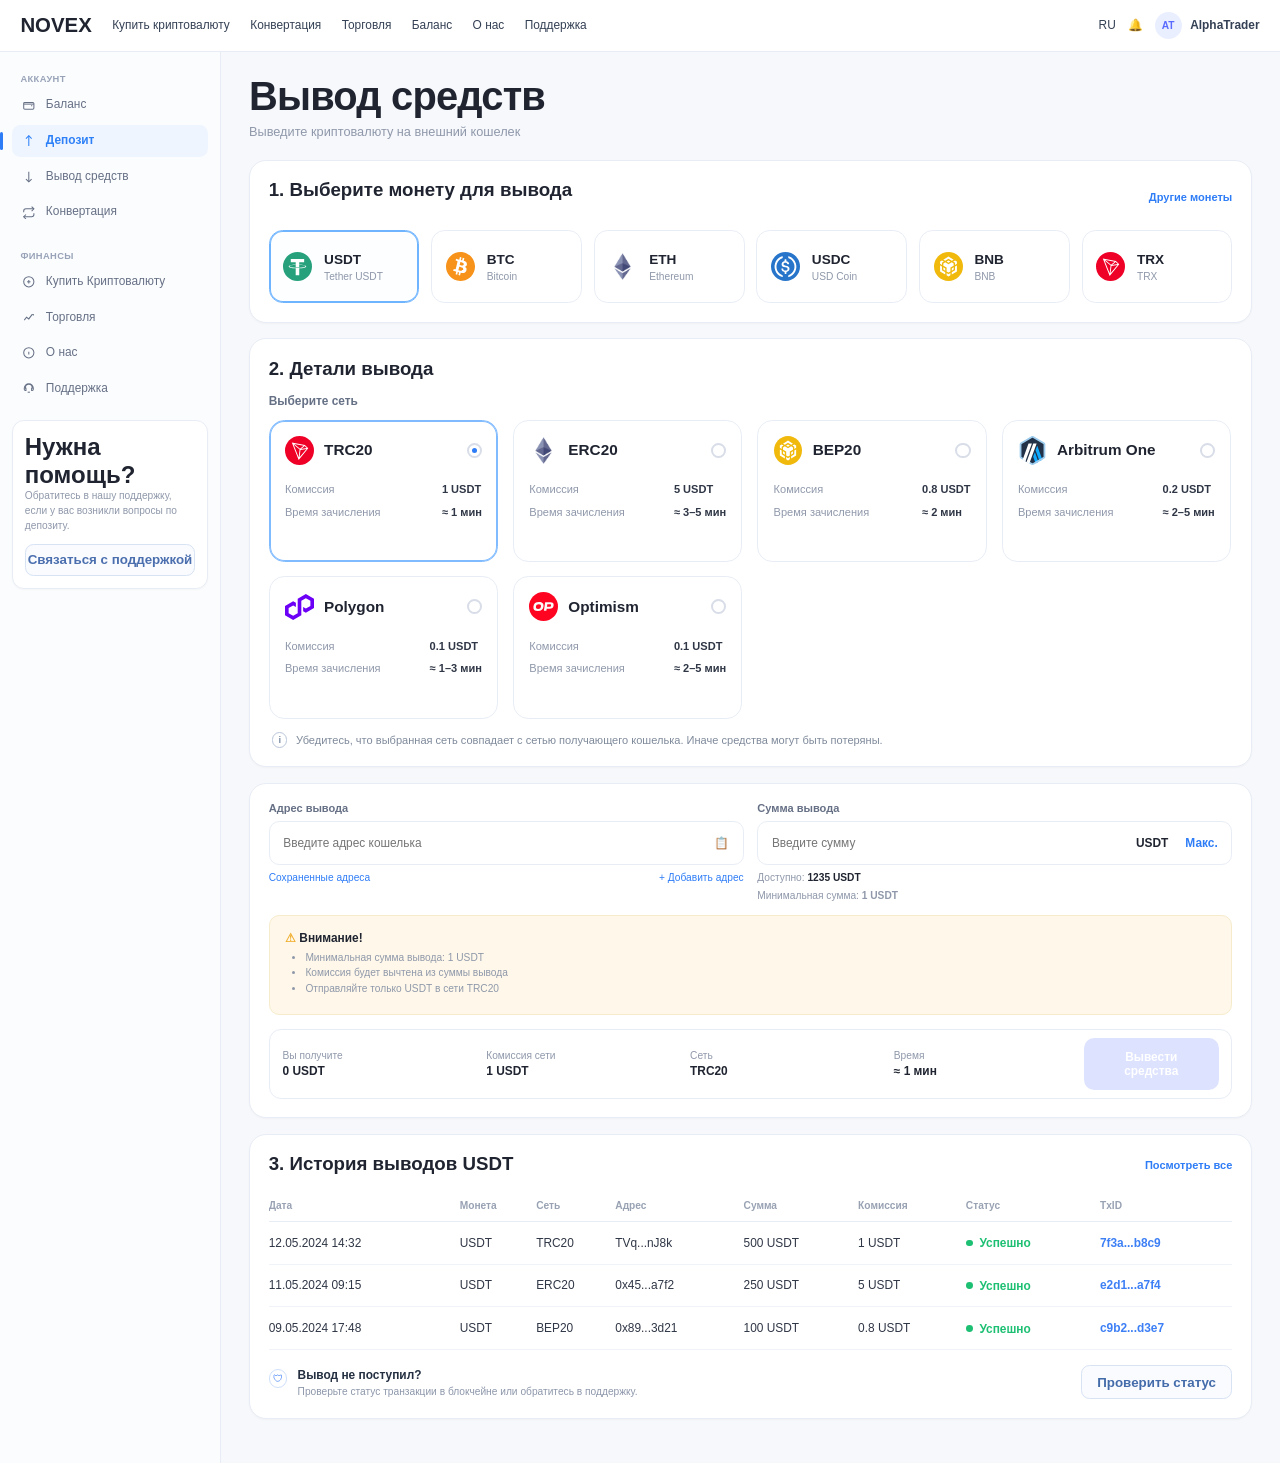
==== widthdraw/widthdraw.html @ 4338069a "feat: clean code & fix bugs" ====
<!DOCTYPE html>
<html lang="ru">

<head>
    <meta charset="UTF-8">
    <meta name="viewport" content="width=device-width, initial-scale=1.0">
    <title>Deposit Page Replica</title>
    <link rel="stylesheet" href="widthdraw-modal.css">
    <link rel="stylesheet" href="widthdraw.css">
    <link rel="stylesheet" href="media.css" media="screen and (max-width: 768px)">
</head>

<body>

    <header class="header">
        <div class="header__inner">
            <div class="header__left">
                <button class="mobile-sidebar-toggle js-mobile-sidebar-toggle" type="button" aria-label="Открыть меню"
                    aria-expanded="false" title="Открыть меню">
                    <span></span>
                    <span></span>
                    <span></span>
                </button>

                <!-- <a href="#" class="header__logo" title="NOVEX">
                    <img src="assets/logo.svg" alt="NOVEX">
                    <span>NOVEX</span>
                </a> -->

                <a href="#" class="header__logo" title="NOVEX">
                    <span>NOVEX</span>
                </a>
            </div>

            <nav class="header__nav js-header-nav" aria-label="Основная навигация сайта">
                <a href="#" class="header__nav-link">Купить криптовалюту</a>
                <a href="#" class="header__nav-link">Конвертация</a>
                <a href="#" class="header__nav-link">Торговля</a>
                <a href="#" class="header__nav-link">Баланс</a>
                <a href="#" class="header__nav-link">О нас</a>
                <a href="#" class="header__nav-link">Поддержка</a>
                <button class="header__nav-more js-header-nav-more" type="button" aria-label="Ещё">
                    Ещё <span class="header__nav-more-arrow">▾</span>
                    <div class="header__nav-dropdown js-header-nav-dropdown"></div>
                </button>
            </nav>

            <div class="header__right">
                <button class="header__lang" type="button">RU</button>
                <button class="header__icon-btn js-header-notif" type="button" aria-label="Уведомления">
                    🔔
                </button>
                <div class="header__profile">
                    <div class="header__avatar">AT</div>
                    <span class="header__name">AlphaTrader</span>
                </div>
            </div>
        </div>
    </header>
    <div class="app">

        <aside class="sidebar">
            <section aria-labelledby="account-nav-title">
                <h2 class="nav-group-title" id="account-nav-title">Аккаунт</h2>
                <nav class="nav" aria-label="Навигация по аккаунту">
                    <a class="nav-item" href="#" title="Перейти в раздел Баланс">
                        <svg fill="none" viewBox="0 0 24 24" stroke-width="1.8" aria-hidden="true">
                            <rect x="3" y="6" width="18" height="12" rx="2"></rect>
                            <path d="M16 12h2"></path>
                            <path d="M3 9h18"></path>
                        </svg>
                        <span>Баланс</span>
                    </a>

                    <a class="nav-item active" href="#" title="Перейти в раздел Депозит">
                        <svg fill="none" viewBox="0 0 24 24" stroke-width="1.8" aria-hidden="true">
                            <path d="M12 3v18"></path>
                            <path d="M7 8l5-5 5 5"></path>
                        </svg>
                        <span>Депозит</span>
                    </a>

                    <a class="nav-item" href="#" title="Перейти в раздел Вывод средств">
                        <svg fill="none" viewBox="0 0 24 24" stroke-width="1.8" aria-hidden="true">
                            <path d="M12 3v18"></path>
                            <path d="M7 16l5 5 5-5"></path>
                        </svg>
                        <span>Вывод средств</span>
                    </a>

                    <a class="nav-item" href="#" title="Перейти в раздел Конвертация">
                        <svg fill="none" viewBox="0 0 24 24" stroke-width="1.8" aria-hidden="true">
                            <path d="M17 1l4 4-4 4"></path>
                            <path d="M3 11V9a4 4 0 0 1 4-4h14"></path>
                            <path d="M7 23l-4-4 4-4"></path>
                            <path d="M21 13v2a4 4 0 0 1-4 4H3"></path>
                        </svg>
                        <span>Конвертация</span>
                    </a>
                </nav>
            </section>

            <section aria-labelledby="finance-nav-title">
                <h2 class="nav-group-title" id="finance-nav-title">Финансы</h2>
                <nav class="nav" aria-label="Навигация по финансам">
                    <a class="nav-item" href="#" title="Перейти в раздел Купить криптовалюту">
                        <svg fill="none" viewBox="0 0 24 24" stroke-width="1.8" aria-hidden="true">
                            <circle cx="12" cy="12" r="9"></circle>
                            <path d="M9 12h6"></path>
                            <path d="M12 9v6"></path>
                        </svg>
                        <span>Купить Криптовалюту</span>
                    </a>

                    <a class="nav-item " href="#" aria-current="page" title="Текущий раздел Торговля">
                        <svg fill="none" viewBox="0 0 24 24" stroke-width="1.8" aria-hidden="true">
                            <path d="M4 16l4-5 4 3 6-8"></path>
                            <path d="M18 6h2v2"></path>
                        </svg>
                        <span>Торговля</span>
                    </a>

                    <a class="nav-item" href="#" title="Перейти в раздел О нас">
                        <svg fill="none" viewBox="0 0 24 24" stroke-width="1.8" aria-hidden="true">
                            <circle cx="12" cy="12" r="9"></circle>
                            <path d="M12 10v5"></path>
                            <path d="M12 7h.01"></path>
                        </svg>
                        <span>О нас</span>
                    </a>

                    <a class="nav-item" href="#" title="Перейти в раздел Поддержка">
                        <svg fill="none" viewBox="0 0 24 24" stroke-width="1.8" aria-hidden="true">
                            <path
                                d="M12 3a8 8 0 0 0-8 8v2a2 2 0 0 0 2 2h1v-4H6v-1a6 6 0 1 1 12 0v1h-1v4h1a2 2 0 0 0 2-2v-2a8 8 0 0 0-8-8z">
                            </path>
                            <path d="M10 18h4"></path>
                        </svg>
                        <span>Поддержка</span>
                    </a>
                </nav>
            </section>

            <section class="support-box" aria-labelledby="support-title">
                <h2 id="support-title">Нужна помощь?</h2>
                <p>Обратитесь в нашу поддержку, если у вас возникли вопросы по депозиту.</p>
                <button type="button" title="Связаться с поддержкой">Связаться с поддержкой</button>
            </section>
        </aside>

        <div class="sidebar-overlay js-sidebar-overlay" aria-hidden="true"></div>

        <main class="content">
            <div class="page">
                <header class="page-header">
                    <h1>Вывод средств</h1>
                    <p>Выведите криптовалюту на внешний кошелек</p>
                </header>

                <section class="section" aria-labelledby="deposit-step-1-title">
                    <div class="section-title-row">
                        <h2 class="substep-title" id="deposit-step-1-title">1. Выберите монету для вывода</h2>
                        <button class="section-link js-open-coins-modal" type="button"
                            title="Открыть список других монет">
                            Другие монеты
                        </button>
                    </div>

                    <div class="coin-row js-coin-row" aria-label="Список монет">
                        <div class="coin-card active" data-coin="USDT" title="Выбрать монету USDT">
                            <div class="coin-icon">
                                <img src="assets/usdt-svgrepo-com.svg" alt="USDT">
                            </div>
                            <div class="coin-text">
                                <strong>USDT</strong>
                                <span>Tether USDT</span>
                            </div>
                        </div>
                        <div class="coin-card" data-coin="BTC" title="Выбрать монету BTC">
                            <div class="coin-icon btc" aria-hidden="true">₿</div>
                            <div class="coin-text">
                                <strong>BTC</strong>
                                <span>Bitcoin</span>
                            </div>
                        </div>
                        <div class="coin-card" data-coin="ETH" title="Выбрать монету ETH">
                            <div class="coin-icon eth" aria-hidden="true">◆</div>
                            <div class="coin-text">
                                <strong>ETH</strong>
                                <span>Ethereum</span>
                            </div>
                        </div>
                        <div class="coin-card" data-coin="USDC" title="Выбрать монету USDC">
                            <div class="coin-icon usdc" aria-hidden="true">$</div>
                            <div class="coin-text">
                                <strong>USDC</strong>
                                <span>USD Coin</span>
                            </div>
                        </div>
                        <div class="coin-card" data-coin="BNB" title="Выбрать монету BNB">
                            <div class="coin-icon bnb" aria-hidden="true">◇</div>
                            <div class="coin-text">
                                <strong>BNB</strong>
                                <span>BNB</span>
                            </div>
                        </div>
                        <div class="coin-card" data-coin="TRX" title="Выбрать монету TRX">
                            <div class="coin-icon xrp" aria-hidden="true">X</div>
                            <div class="coin-text">
                                <strong>XRP</strong>
                                <span>XRP</span>
                            </div>
                        </div>
                    </div>
                </section>

                <div class="coins-modal js-coins-modal" aria-hidden="true">
                    <div class="coins-modal__overlay js-coins-modal-overlay"></div>

                    <div class="coins-modal__dialog" role="dialog" aria-modal="true" aria-label="Выбор монеты">
                        <div class="coins-modal__header">
                            <h3 class="coins-modal__title">Другие монеты</h3>
                            <button class="coins-modal__close js-close-coins-modal" type="button"
                                aria-label="Закрыть окно выбора монеты" title="Закрыть окно">
                                ×
                            </button>
                        </div>

                        <div class="coins-modal__list js-extra-coins-list"></div>
                    </div>
                </div>

                <section class="section sec-deposit-step-2" aria-labelledby="deposit-step-2-title">
                    <h2 class="substep-title" id="deposit-step-2-title">2. Детали вывода</h2>
                    <p class="network-title">Выберите сеть</p>

                    <div class="network-grid js-network-grid" aria-label="Список сетей"></div>

                    <div class="hint-row">
                        <div class="hint-icon" aria-hidden="true">i</div>
                        <div>
                            Убедитесь, что выбранная сеть совпадает с сетью получающего кошелька. Иначе средства могут
                            быть потеряны.
                        </div>
                    </div>
                </section>

                <section class="section withdraw-section">

                    <div class="withdraw-grid">

                        <!-- Адрес -->
                        <div class="form-group">
                            <label>Адрес вывода</label>

                            <div class="input-box">
                                <input type="text" placeholder="Введите адрес кошелька" class="paste__text">
                                <button class="icon-btn">📋</button>
                            </div>

                            <div class="form-links">
                                <button>Сохраненные адреса</button>
                                <button>+ Добавить адрес</button>
                            </div>
                        </div>

                        <!-- Сумма -->
                        <div class="form-group">
                            <label>Сумма вывода</label>

                            <div class="input-box">
                                <input type="number" placeholder="Введите сумму">
                                <span class="suffix"><span class="js-warning-coin-span">USDT</span></span>
                                <button class="max-btn">Макс.</button>
                            </div>

                            <div class="form-hint">
                                <span>Доступно: <strong><span class="balance">1235</span> <span
                                            class="js-warning-coin-span">USDT</span></strong></span>
                                <span>Минимальная сумма: <b class="js_coin-name">1 <span
                                            class="js-warning-coin-span">USDT</span></b></span>
                            </div>
                        </div>

                    </div>

                    <!-- WARNING -->
                    <div class="warning-box">
                        <p><span>⚠</span> Внимание!</p>
                        <ul>
                            <li>Минимальная сумма вывода: 1 <span class="js-warning-coin-span"> USDT</span></li>
                            <li>Комиссия будет вычтена из суммы вывода</li>
                            <li>Отправляйте только <span class="js-warning-coin-span"> USDT</span> в сети <span
                                    class="js-network-name">TRC20</span> </li>
                        </ul>
                    </div>

                    <!-- FOOTER -->
                    <div class="withdraw-footer">
                        <div class="withdraw-info">
                            <div>
                                <span>Вы получите</span>
                                <strong class="draw_value">0 <span class="js-warning-coin-span"> USDT</span></strong>
                            </div>
                            <div>
                                <span>Комиссия сети</span>
                                <strong class="comission_mereg_value">1 <span class="js-warning-coin-span">
                                        USDT</span></strong>
                            </div>
                            <div>
                                <span>Сеть</span>
                                <strong class="js-network-name">TRC20</strong>
                            </div>
                            <div>
                                <span>Время</span>
                                <strong class="op_time">≈ 1 мин</strong>
                            </div>

                        </div>
                        <button class="withdraw-btn" disabled>
                            Вывести средства
                        </button>

                    </div>
                </section>

                <section class="section" aria-labelledby="withdrawal-history-title">
                    <div class="table-header">
                        <h2 class="table-title" id="withdrawal-history-title">
                            3. История выводов USDT
                        </h2>

                        <button class="section-link js-toggle-history" type="button"
                            title="Показать или скрыть полную историю выводов">
                            Посмотреть все
                        </button>
                    </div>

                    <div class="table-wrap">
                        <table>
                            <thead>
                                <tr>
                                    <th scope="col">Дата</th>
                                    <th scope="col">Монета</th>
                                    <th scope="col">Сеть</th>
                                    <th scope="col">Адрес</th>
                                    <th scope="col">Сумма</th>
                                    <th scope="col">Комиссия</th>
                                    <th scope="col">Статус</th>
                                    <th scope="col">TxID</th>
                                </tr>
                            </thead>

                            <tbody>
                                <tr>
                                    <td>12.05.2024 14:32</td>
                                    <td>USDT</td>
                                    <td>TRC20</td>
                                    <td>TVq...nJ8k</td>
                                    <td>500 USDT</td>
                                    <td>1 USDT</td>
                                    <td><span class="status success">Успешно</span></td>
                                    <td>
                                        <a class="tx-link" href="#" title="7f3a...b8c9">
                                            7f3a...b8c9
                                        </a>
                                    </td>
                                </tr>

                                <tr>
                                    <td>11.05.2024 09:15</td>
                                    <td>USDT</td>
                                    <td>ERC20</td>
                                    <td>0x45...a7f2</td>
                                    <td>250 USDT</td>
                                    <td>5 USDT</td>
                                    <td><span class="status success">Успешно</span></td>
                                    <td>
                                        <a class="tx-link" href="#" title="e2d1...a7f4">
                                            e2d1...a7f4
                                        </a>
                                    </td>
                                </tr>

                                <tr>
                                    <td>09.05.2024 17:48</td>
                                    <td>USDT</td>
                                    <td>BEP20</td>
                                    <td>0x89...3d21</td>
                                    <td>100 USDT</td>
                                    <td>0.8 USDT</td>
                                    <td><span class="status success">Успешно</span></td>
                                    <td>
                                        <a class="tx-link" href="#" title="c9b2...d3e7">
                                            c9b2...d3e7
                                        </a>
                                    </td>
                                </tr>

                                <!-- hidden rows -->
                                <tr class="history-extra-row">
                                    <td>08.05.2024 11:03</td>
                                    <td>USDT</td>
                                    <td>TRC20</td>
                                    <td>TVq...nJ8k</td>
                                    <td>350 USDT</td>
                                    <td>1 USDT</td>
                                    <td><span class="status processing">В обработке</span></td>
                                    <td>—</td>
                                </tr>

                                <tr class="history-extra-row">
                                    <td>07.05.2024 20:21</td>
                                    <td>USDT</td>
                                    <td>TRC20</td>
                                    <td>TVq...nJ8k</td>
                                    <td>200 USDT</td>
                                    <td>1 USDT</td>
                                    <td><span class="status failed">Неудачно</span></td>
                                    <td>—</td>
                                </tr>
                            </tbody>
                        </table>
                    </div>

                    <div class="table-footer">
                        <div class="footer-note">
                            <div class="shield" aria-hidden="true">🛡</div>
                            <div>
                                <strong>Вывод не поступил?</strong>
                                <p>Проверьте статус транзакции в блокчейне или обратитесь в поддержку.</p>
                            </div>
                        </div>

                        <button class="status-btn" type="button" title="Проверить статус вывода">
                            Проверить статус
                        </button>
                    </div>
                </section>
            </div>
        </main>
    </div>

    <script src="widthdraw.js"></script>
</body>

</html>
---- widthdraw/widthdraw-modal.css ----
.coins-modal {
  position: fixed;
  inset: 0;
  z-index: 10000;
  opacity: 0;
  visibility: hidden;
  transition: 0.2s ease;
  padding: 1rem;
}

.coins-modal.is-open {
  opacity: 1;
  visibility: visible;
}

.coins-modal__overlay {
  position: absolute;
  inset: 0;
  background: rgba(15, 23, 42, 0.45);
}

.coins-modal__dialog {
  position: relative;
  width: min(45rem, 100%);
  max-height: min(80vh, 42rem);
  overflow: auto;
  margin: 7rem auto 0;
  background: #fff;
  border: 1px solid var(--border);
  border-radius: 1.25rem;
  padding: 1.25rem;
  box-shadow: 0 20px 60px rgba(15, 23, 42, 0.18);

  transform: scale(0.8);
  transform-origin: top center;
}

.coins-modal__header {
  display: flex;
  align-items: center;
  justify-content: space-between;
  gap: 1rem;
  margin-bottom: 1.125rem;
}

.coins-modal__title {
  font-size: clamp(1.25rem, 2.5vw, 1.375rem);
  font-weight: 700;
  line-height: 1.2;
}

.coins-modal__close {
  width: 2.375rem;
  height: 2.375rem;
  border: 1px solid var(--border);
  border-radius: 0.625rem;
  background: #fff;
  font-size: 1.5rem;
  line-height: 1;
  cursor: pointer;
  flex: 0 0 auto;
}

.coins-modal__list {
  display: grid;
  grid-template-columns: repeat(3, minmax(0, 1fr));
  gap: 0.875rem;
}

.modal-coin-card {
  border: 1px solid var(--border);
  border-radius: 1rem;
  background: #fff;
  display: flex;
  align-items: center;
  gap: 0.875rem;
  padding: 1rem;
  cursor: pointer;
  transition: 0.2s ease;
  min-width: 0;
}

.modal-coin-card:hover {
  border-color: #81bbff;
  box-shadow: inset 0 0 0 1px #81bbff;
}

.modal-coin-card.is-selected {
  border-color: #81bbff;
  box-shadow: inset 0 0 0 1px #81bbff;
  background: #fcfeff;
}
---- widthdraw/widthdraw.css ----
/* #region Reset */
* {
  box-sizing: border-box;
  margin: 0;
  padding: 0;
}

html {
  font-size: 16px; /* 16px * 0.85 */
}

img,
svg {
  max-width: 100%;
}

/* #endregion Reset */


/* #region Variables */
:root {
  --bg: #f7f8fc;
  --panel: #ffffff;

  --text: #1f2430;
  --text-muted: #8f98aa;

  --border: #e8edf5;
  --border-strong: #d7e2f3;

  --accent: #2f7df6;
  --accent-soft: #edf5ff;

  --success: #1dbf73;
  --warning: #f0ae2d;
  --danger: #ea5757;

  --shadow: 0 1px 2px rgba(17, 24, 39, 0.03);

  --radius-md: 0.6375rem;   /* 0.75rem * 0.85 */
  --radius-lg: 0.74375rem;  /* 0.875rem * 0.85 */
  --radius-xl: 0.85rem;     /* 1rem * 0.85 */
  --radius-2xl: 1.0625rem;  /* 1.25rem * 0.85 */

  --transition-base: all 0.33s;
}

/* #endregion Variables */


/* #region Base */
body {
  font-family: Inter, Arial, sans-serif;
  background: var(--bg);
  color: var(--text);
  overflow-x: hidden;
}

button,
a {
  transition: var(--transition-base);
}

button:hover, 
a:hover {
  opacity: 0.6;
  cursor: pointer;
}

/* #endregion Base */


/* #region Layout */
.app {
  display: grid;
  grid-template-columns: 13.8125rem 1fr; /* 16.25rem * 0.85 */
  min-height: calc(100vh - 58.65px); /* 69px * 0.85 */
}

.content {
  padding: 1.4875rem 1.38125rem 1.80625rem; /* 1.75rem/1.625rem/2.125rem * 0.85 */
}

.page {
  width: 100%;
  max-width: 1003px; /* 1180px * 0.85 */
  margin: 0 auto;
}

/* #endregion Layout */


/* #region Header */
.header {
  position: sticky;
  top: 0;
  z-index: 1200;
  background: #fff;
  border-bottom: 1px solid var(--border);
}

.header__inner {
  display: flex;
  align-items: center;
  justify-content: space-between;
  gap: 1.275rem;   /* 1.5rem * 0.85 */
  width: 100%;
  padding: 0.74375rem 1.275rem; /* 0.875rem/1.5rem * 0.85 */
}

.header__left {
  display: flex;
  align-items: center;
  gap: 0.74375rem; /* 0.875rem * 0.85 */
}

.header__logo {
  display: flex;
  flex-shrink: 1;

  align-items: center;
  gap: 0.53125rem; /* 0.625rem * 0.85 */
  color: var(--text);
  text-decoration: none;
  font-size: 1.275rem;  /* 1.5rem * 0.85 */
  font-weight: 800;
  line-height: 1;
}

.header__logo img {
  width: 1.7rem;   /* 2rem * 0.85 */
  height: 1.7rem;
  object-fit: contain;
  display: block;
}

.header__nav {
  display: flex;
  align-items: center;
  gap: 1.275rem;   /* 1.5rem * 0.85 */
  flex-wrap: nowrap;
  flex-shrink: 1;
  min-width: 0;
}

.header__nav-link {
  color: #344054;
  font-size: 0.74375rem; /* 0.875rem * 0.85 */
  font-weight: 500;
  text-decoration: none;
  white-space: nowrap;
  flex-shrink: 0;
}

.header__nav-more {
  position: relative;
  display: none;
  align-items: center;
  gap: 0.2125rem;  /* 0.25rem * 0.85 */
  border: none;
  background: transparent;
  color: #344054;
  font-size: 0.74375rem; /* 0.875rem * 0.85 */
  font-weight: 500;
  white-space: nowrap;
  cursor: pointer;
  padding: 0;
}

.header__nav-more-arrow {
  font-size: 0.6375rem; /* 0.75rem * 0.85 */
  transition: transform 0.2s ease;
}

.header__nav-more.is-open .header__nav-more-arrow {
  transform: rotate(180deg);
}

.header__nav-dropdown {
  position: absolute;
  top: calc(100% + 0.6375rem); /* 0.75rem * 0.85 */
  right: 0;
  min-width: 9.35rem;  /* 11rem * 0.85 */
  background: #fff;
  border: 1px solid var(--border);
  border-radius: 0.6375rem; /* 0.75rem * 0.85 */
  box-shadow: 0 8px 24px rgba(15, 23, 42, 0.12);
  padding: 0.31875rem; /* 0.375rem * 0.85 */
  opacity: 0;
  visibility: hidden;
  transform: translateY(-6px);
  transition: opacity 0.2s ease, transform 0.2s ease, visibility 0.2s ease;
  z-index: 200;
}

.header__nav-more.is-open .header__nav-dropdown {
  opacity: 1;
  visibility: visible;
  transform: translateY(0);
}

.header__nav-dropdown a {
  display: block;
  padding: 0.53125rem 0.6375rem; /* 0.625rem/0.75rem * 0.85 */
  border-radius: 0.425rem; /* 0.5rem * 0.85 */
  color: #344054;
  font-size: 0.74375rem; /* 0.875rem * 0.85 */
  font-weight: 500;
  text-decoration: none;
  white-space: nowrap;
}

.header__nav-dropdown a:hover {
  background: var(--accent-soft);
  color: var(--accent);
  opacity: 1;
}

.header__right {
  display: flex;
  align-items: center;
  gap: 0.74375rem; /* 0.875rem * 0.85 */
  margin-left: auto;
}

.header__lang,
.header__icon-btn {
  border: none;
  background: transparent;
  color: #344054;
  font-size: 0.74375rem; /* 0.875rem * 0.85 */
  font-weight: 500;
}

.header__profile {
  display: flex;
  align-items: center;
  gap: 0.53125rem; /* 0.625rem * 0.85 */
}

.header__avatar {
  display: grid;
  place-items: center;
  width: 1.7rem;   /* 2rem * 0.85 */
  height: 1.7rem;
  background: #e9efff;
  border-radius: 50%;
  color: #5b6bff;
  font-size: 0.6375rem;  /* 0.75rem * 0.85 */
  font-weight: 700;
}

.header__name {
  color: #344054;
  font-size: 0.74375rem; /* 0.875rem * 0.85 */
  font-weight: 600;
}

/* #endregion Header */

/* #region Sidebar */
.sidebar {
  background: #fbfcfe;
  border-right: 1px solid var(--border);
  display: flex;
  height: 100%;
  flex-direction: column;
  gap: 0.95625rem;  /* 1.125rem * 0.85 */
  padding: 0.95625rem 0.74375rem 1.275rem; /* 1.125rem/0.875rem/1.5rem * 0.85 */
}

.nav-group-title {
  margin: 6.8px 8.5px 5.1px; /* 8/10/6 * 0.85 */
  color: #98a3b8;
  font-size: 9.35px; /* 11px * 0.85 */
  letter-spacing: 0.04em;
  text-transform: uppercase;
}

.nav {
  display: flex;
  flex-direction: column;
  gap: 3.4px; /* 4px * 0.85 */
}

.nav-item {
  display: flex;
  align-items: center;
  gap: 10.2px;  /* 12px * 0.85 */
  padding: 9.35px 10.2px; /* 11px/12px * 0.85 */
  border-radius: 8.5px;   /* 10px * 0.85 */
  color: #667085;
  font-size: 11.9px;      /* 14px * 0.85 */
  line-height: 1;
  text-decoration: none;
}

.nav-item svg {
  width: 13.6px;  /* 16px * 0.85 */
  height: 13.6px;
  flex: 0 0 auto;
  stroke: currentColor;
}

.nav-item.active {
  position: relative;
  background: #eef5ff;
  color: #2d80f7;
  font-weight: 600;
}

.nav-item.active::before {
  content: "";
  position: absolute;
  top: 6.8px;   /* 8px * 0.85 */
  bottom: 6.8px;
  left: -11.9px; /* -14px * 0.85 */
  width: 2.55px; /* 3px * 0.85 */
  border-radius: 3.4px; /* 4px * 0.85 */
  background: var(--accent);
}

/* #endregion Sidebar */


/* #region Support box */
.support-box {
  background: var(--panel);
  border: 1px solid var(--border);
  border-radius: 11.9px; /* 14px * 0.85 */
  box-shadow: var(--shadow);
  padding: 11.9px; /* 14px * 0.85 */
}

.support-box h4 {
  margin-bottom: 8.5px;  /* 10px * 0.85 */
  font-size: 11.9px;     /* 14px * 0.85 */
}

.support-box p {
  margin-bottom: 10.2px; /* 12px * 0.85 */
  color: var(--text-muted);
  font-size: 10.2px;     /* 12px * 0.85 */
  line-height: 1.45;
}

.support-box button {
  width: 100%;
  height: 32.3px;        /* 38px * 0.85 */
  border: 1px solid var(--border-strong);
  border-radius: 8.5px;  /* 10px * 0.85 */
  background: #f9fbff;
  color: #4b6fae;
  font-weight: 600;
}

/* #endregion Support box */


/* #region Page header */
.page-header {
  margin-bottom: 20.4px; /* 24px * 0.85 */
}

.page-header h1 {
  margin-bottom: 6.8px;  /* 8px * 0.85 */
  font-size: clamp(1.53rem, 3.83vw, 2.49rem); /* clamp(2rem,5vw,3.25rem) * 0.85 */
  font-weight: 700;
  line-height: 1.05;
  letter-spacing: -0.02em;
}

.page-header p {
  color: var(--text-muted);
  font-size: 12.75px;    /* 15px * 0.85 */
}

/* #endregion Page header */


/* #region Common sections */
.section {
  margin-bottom: 0.95625rem;  /* 1.125rem * 0.85 */
  padding: 1.16875rem;        /* 1.375rem * 0.85 */
  background: var(--panel);
  border: 1px solid var(--border);
  border-radius: var(--radius-2xl);
  box-shadow: var(--shadow);
}

.section-title-row {
  display: flex;
  align-items: center;
  justify-content: space-between;
  gap: 13.6px;       /* 16px * 0.85 */
  margin-bottom: 15.3px; /* 18px * 0.85 */
}

.section-title {
  font-size: clamp(1.16875rem, 2.55vw, 1.38125rem); /* clamp(1.375rem,3vw,1.625rem) * 0.85 */
  font-weight: 700;
  letter-spacing: -0.02em;
}

.section-link {
  border: none;
  outline: none;
  background-color: transparent;
  color: var(--accent);
  font-size: 11.05px;  /* 13px * 0.85 */
  font-weight: 600;
  text-decoration: none;
}

.substep-title {
  margin-bottom: 0.85rem; /* 1rem * 0.85 */
  font-size: clamp(1.0625rem, 2.55vw, 1.16875rem); /* clamp(1.25rem,3vw,1.375rem) * 0.85 */
  font-weight: 700;
}

/* #endregion Common sections */


/* #region Coin selection */
.coin-row {
  display: grid;
  grid-template-columns: repeat(auto-fit, minmax(7.65rem, 1fr)); /* 9rem * 0.85 */
  gap: 0.74375rem;  /* 0.875rem * 0.85 */
  overflow: hidden;
}

.coin-card {
  display: flex;
  align-items: center;
  gap: 11.9px;  /* 14px * 0.85 */
  min-width: 0;
  min-height: 4.56875rem; /* 5.375rem * 0.85 */
  height: auto;
  padding: 0.74375rem 0.85rem; /* 0.875rem/1rem * 0.85 */
  background: #fff;
  border: 1px solid var(--border);
  border-radius: 13.6px; /* 16px * 0.85 */
}

.coin-card.active {
  background: #fcfeff;
  border-color: #6fb4ff;
  box-shadow: inset 0 0 0 1px #6fb4ff;
}

.coin-icon {
  display: grid;
  place-items: center;
  width: 28.9px;  /* 34px * 0.85 */
  height: 28.9px;
  border-radius: 50%;
  color: #fff;
  font-size: 11.9px;  /* 14px * 0.85 */
  font-weight: 700;
}

.coin-text strong {
  display: block;
  margin-bottom: 3.4px; /* 4px * 0.85 */
  font-size: 13.6px;    /* 16px * 0.85 */
}

.coin-text span {
  display: block;
  color: var(--text-muted);
  font-size: 10.2px;    /* 12px * 0.85 */
}

/* #endregion Coin selection */


/* #region Network selection */

.sec-deposit-step-2 {
  overflow-x: auto;
}

.network-title {
  margin-bottom: 11.9px; /* 14px * 0.85 */
  color: #657085;
  font-size: 11.9px;     /* 14px * 0.85 */
  font-weight: 600;
}

.network-grid {
  display: grid;
  grid-template-columns: repeat(auto-fit, minmax(13.6rem, 1fr)); /* 16rem * 0.85 */
  gap: 0.85rem;  /* 1rem * 0.85 */
}

.network-card {
  position: relative;
  max-width: 229.5px; /* 270px * 0.85 */
  min-height: 142.8px; /* 168px * 0.85 */
  padding: 15.3px 15.3px 13.6px; /* 18/18/16 * 0.85 */
  background: #fff;
  border: 1px solid var(--border);
  border-radius: 15.3px; /* 18px * 0.85 */
}

.network-card.active {
  border-color: #81bbff;
  box-shadow: inset 0 0 0 1px #81bbff;
}

.network-top {
  display: flex;
  align-items: center;
  justify-content: space-between;
  margin-bottom: 18.7px; /* 22px * 0.85 */
}

.network-name-wrap {
  display: flex;
  align-items: center;
  gap: 10.2px;   /* 12px * 0.85 */
  font-size: 15.3px;     /* 18px * 0.85 */
  font-weight: 700;
}

.network-logo {
  display: grid;
  place-items: center;
  width: 28.9px;  /* 34px * 0.85 */
  height: 28.9px;
  border-radius: 50%;
  color: #fff;
  font-size: 10.2px;  /* 12px * 0.85 */
  font-weight: 700;
}

.radio {
  position: relative;
  width: 15.3px;  /* 18px * 0.85 */
  height: 15.3px;
  border: 2px solid #d8dde8;
  border-radius: 50%;
}

.network-card.active .radio::after {
  content: "";
  position: absolute;
  inset: 3px;
  background: var(--accent);
  border-radius: 50%;
}

.network-meta {
  display: grid;
  grid-template-columns: 1fr auto;
  column-gap: 10.2px; /* 12px * 0.85 */
  row-gap: 10.2px;
  font-size: 11.05px;   /* 13px * 0.85 */
}

.network-meta span {
  color: var(--text-muted);
}

.network-meta strong {
  color: #2f3645;
  font-weight: 700;
}

/* #endregion Network selection */


/* #region Hint */
.hint-row {
  display: flex;
  align-items: center;
  gap: 8.5px;    /* 10px * 0.85 */
  margin-top: 13.6px;  /* 16px * 0.85 */
  padding-left: 3.4px; /* 4px * 0.85 */
  color: #7f8a9b;
  font-size: 11.05px;  /* 13px * 0.85 */
}

.hint-icon {
  display: grid;
  place-items: center;
  flex: 0 0 auto;
  width: 15.3px;  /* 18px * 0.85 */
  height: 15.3px;
  border: 1px solid #b9c6da;
  border-radius: 50%;
  color: #7b8ca8;
  font-size: 9.35px;  /* 11px * 0.85 */
  font-weight: 700;
}

/* #endregion Hint */

/* #region Deposit history table */
.table-header {
  display: flex;
  align-items: center;
  justify-content: space-between;
  flex-wrap: wrap;
  gap: 0.85rem;  /* 1rem * 0.85 */
  margin-bottom: 0.85rem;
}

.table-title {
  font-size: clamp(1.0625rem, 2.55vw, 1.16875rem);  /* clamp(1.25rem,3vw,1.5rem) * 0.85 */
  font-weight: 700;
  line-height: 1.2;
}

.table-wrap {
  width: 100%;
  overflow-x: auto;
  -webkit-overflow-scrolling: touch;
}

table {
  min-width: 490px;  /* 400px * 0.85 */
  width: 100%;
  border-collapse: collapse;
}

thead th {
  padding: 0.6375rem 0; /* 0.75rem * 0.85 */
  border-bottom: 1px solid var(--border);
  color: #98a2b3;
  font-size: 0.6375rem;  /* 0.75rem * 0.85 */
  font-weight: 600;
  text-align: left;
  white-space: nowrap;
}

tbody td {
  padding: 0.85rem 0;  /* 1rem * 0.85 */
  border-bottom: 1px solid #f0f3f8;
  color: #2f3645;
  font-size: 0.74375rem; /* 0.875rem * 0.85 */
  white-space: nowrap;
}

.status {
  display: inline-flex;
  align-items: center;
  gap: 0.425rem;   /* 0.5rem * 0.85 */
  font-weight: 600;
  white-space: nowrap;
}

.status::before {
  content: "";
  width: 0.425rem;  /* 0.5rem * 0.85 */
  height: 0.425rem;
  background: currentColor;
  border-radius: 50%;
}

.success {
  color: var(--success);
}

.processing {
  color: var(--warning);
}

.failed {
  color: var(--danger);
}

.tx-link {
  color: #3d7ff5;
  font-weight: 600;
  text-decoration: none;
  white-space: nowrap;
}

.history-extra-row {
  display: none;
}

.history-extra-row.is-visible {
  display: table-row;
}

/* #endregion Deposit history table */


/* #region Table footer */
.table-footer {
  display: flex;
  align-items: center;
  justify-content: space-between;
  flex-wrap: wrap;
  gap: 0.85rem;  /* 1rem * 0.85 */
  margin-top: 0.95625rem; /* 1.125rem * 0.85 */
}

.footer-note {
  display: flex;
  align-items: flex-start;
  gap: 10.2px;  /* 12px * 0.85 */
  color: #708198;
}

.footer-note .shield {
  display: grid;
  place-items: center;
  flex: 0 0 auto;
  width: 18.7px;  /* 22px * 0.85 */
  height: 18.7px;
  margin-top: 0.85px; /* 1px * 0.85 */
  border: 1px solid #cfe0fb;
  border-radius: 50%;
  color: #3d7ff5;
  font-size: 10.2px;  /* 12px * 0.85 */
}

.footer-note strong {
  display: block;
  margin-bottom: 3.4px;  /* 4px * 0.85 */
  color: #243041;
  font-size: 11.9px;     /* 14px * 0.85 */
}

.footer-note p {
  color: #8d97aa;
  font-size: 10.2px;     /* 12px * 0.85 */
}

.status-btn {
  height: 34px;     /* 40px * 0.85 */
  padding: 0 15.3px; /* 18px * 0.85 */
  background: #f9fbff;
  border: 1px solid var(--border-strong);
  border-radius: 8.5px;  /* 10px * 0.85 */
  color: #446caa;
  font-weight: 600;
  white-space: nowrap;
}

/* #endregion Table footer */

/* #region additional */
.mobile-sidebar-toggle {
  display: none;
}

.sidebar-overlay {
  display: none;
}

/* #endregion */



/* =========================
   WITHDRAW SECTION (FIXED)
   aligned with system styles
   ========================= */

.withdraw-section {
  /* замість жорсткого white + border */
  background: var(--panel);
  border: 1px solid var(--border);
  border-radius: var(--radius-2xl);
  padding: 1.16875rem; /* як .section */
  box-shadow: var(--shadow);
}

/* GRID */
.withdraw-grid {
  display: grid;
  grid-template-columns: repeat(2, minmax(0, 1fr));
  gap: 0.85rem; /* як у всій системі */
}

/* FORM GROUP */
.form-group label {
  display: block;
  margin-bottom: 0.425rem;
  font-size: 11.05px; /* як field-label */
  font-weight: 600;
  color: #667085;
}

/* INPUT */
.input-box {
  display: flex;
  align-items: center;
  justify-content: space-between;
  gap: 0.6375rem;

  height: 2.7625rem;
  padding: 0 0.85rem;

  background: #fff;
  border: 1px solid var(--border);
  border-radius: var(--radius-md);
}

.input-box input {
  flex: 1;
  border: none;
  outline: none;
  font-size: 0.74375rem;
  color: var(--text);
}

/* BUTTONS INSIDE INPUT */
.icon-btn,
.max-btn {
  border: none;
  background: transparent;
  cursor: pointer;
  font-size: 0.74375rem;
  color: #748097;
  transition: var(--transition-base);
}

.max-btn {
  color: var(--accent);
  font-weight: 600;
}

.icon-btn:hover,
.max-btn:hover {
  opacity: 0.7;
}

/* SUFFIX */
.suffix {
  font-size: 0.74375rem;
  font-weight: 700;
  color: var(--text);
  margin-right: 0.425rem;
}

/* LINKS */
.form-links {
  display: flex;
  justify-content: space-between;
  margin-top: 0.425rem;
}

.form-links button {
  border: none;
  background: transparent;
  font-size: 0.6375rem;
  color: var(--accent);
  cursor: pointer;
}

/* HINT */
.form-hint {
  display: flex;
  flex-direction: column;
  gap: 0.425rem;
  margin-top: 0.425rem;
  font-size: 0.6375rem;
  color: var(--text-muted);
}

.form-hint strong {
  color: var(--text);
}

/* WARNING (ВАЖНО: у тебе був конфлікт — це виправлено) */
.withdraw-section .warning-box {
  margin-top: 0.85rem;
  padding: 0.95625rem;
  background: #fff8ea;
  border: 1px solid #f6ebcb;
  border-radius: var(--radius-md);

  display: flex;
  flex-direction: column;
  gap: 0.425rem;
}

.withdraw-section .warning-box p {
  font-size: 0.74375rem;
  font-weight: 600;
  color: var(--text);
}

.withdraw-section .warning-box p span {
  color: var(--warning);
}

.withdraw-section .warning-box ul {
  margin: 0;
  padding-left: 1.275rem;
}

.withdraw-section .warning-box li {
  font-size: 0.6375rem;
  color: var(--text-muted);
  margin-bottom: 0.3rem;
}

/* FOOTER */
.withdraw-footer {
  margin-top: 0.85rem;
  padding: 0.5rem 0.8rem;
  display: flex;
  align-items: center;
  justify-content: space-between;
  border: 1px solid var(--border);
  border-radius: var(--radius-lg);
  background: #fff;
}

.withdraw-info {
  display: grid;
  grid-template-columns: repeat(4, 1fr);
  gap: 0.85rem;
  justify-items: start;
  align-items: center;
  width:100% ;
}

.withdraw-info div {
  display: flex;
  flex-direction: column;
  font-size: 0.6375rem;
  color: var(--text-muted);
}

.withdraw-info strong {
  margin-top: 0.2125rem;
  font-size: 0.74375rem;
  color: var(--text);
  font-weight: 700;
}

/* BUTTON */
.withdraw-btn {
  /* grid-column: 1 / -1; */
  display: inline;
  padding: 0.74375rem 1.275rem;
  border-radius: var(--radius-md);
  background: var(--accent);
  color: #fff;
  border: none;

  font-size: 0.74375rem;
  font-weight: 600;

  cursor: pointer;
  transition: var(--transition-base);
}

.withdraw-btn:disabled {
  background: #cfd7ff;
  cursor: not-allowed;
  opacity: 0.7;
}
---- widthdraw/media.css ----
@media (max-width: 1199px) {
    .content {
        padding: 1.35rem 1.125rem 1.8rem;
        /* 1.5/1.25/2rem * 0.9 */
    }

    .page {
        max-width: 100%;
    }

    .coin-row {
        grid-template-columns: repeat(auto-fit, minmax(7.65rem, 1fr));
        /* 8.5rem * 0.9 */
    }
}

@media (max-width: 991px) {
    .app {
        grid-template-columns: 1fr;
    }

    .sidebar {
        border-right: none;
        border-bottom: 1px solid var(--border);
        margin-bottom: 0.9rem;
        /* 1rem * 0.9 */
    }

    /* .deposit-layout {
         grid-template-columns: 1fr; 
    } */

    .table-footer {
        flex-direction: column;
        align-items: flex-start;
    }

    .coins-modal__dialog {
        width: 100%;
        margin: 2.25rem auto 0;
        /* 2.5rem * 0.9 */
    }

    .coins-modal__list {
        grid-template-columns: repeat(2, minmax(0, 1fr));
    }

    .header__nav {
        display: flex;
        gap: 0.9rem;
        /* 1rem * 0.9 */
    }

    .header__nav-link {
        font-size: 0.73125rem;
        /* 0.8125rem * 0.9 */
    }

    .withdraw-grid {
        grid-template-columns: 1fr;
    }

    .withdraw-info {
        grid-template-columns: repeat(2, 1fr);
        row-gap: 0.85rem;
    }

    .withdraw-btn {
        width: 100%;
    }
}

@media (max-width: 767px) {
    html {
        font-size: 13.5px;
        /* 15px * 0.9 */
    }

    .header__inner {
        padding: 0.7875rem 0.9rem;
        /* 0.875/1rem * 0.9 */
    }

    .header__right {
        display: flex;
        align-items: center;
        gap: 0.45rem;
        /* 0.5rem * 0.9 */
    }

    /* Ховаємо тільки ім'я та lang на мобільних */
    .header__lang,
    .header__name {
        display: none;
    }

    /* Іконка дзвінка — залишається */
    .header__icon-btn {
        display: inline-flex;
        align-items: center;
        justify-content: center;
        width: 2.025rem;
        /* 2.25rem * 0.9 */
        height: 2.025rem;
        border: 1px solid var(--border);
        border-radius: 0.5625rem;
        /* 0.625rem * 0.9 */
        background: #fff;
        font-size: 0.9rem;
        /* 1rem * 0.9 */
    }

    .header__logo span {
        font-size: 1.125rem;
        /* 1.25rem * 0.9 */
    }

    .app {
        grid-template-columns: 1fr;
        width: 100%;
        overflow-x: hidden;
    }

    .content {
        width: 100%;
        min-width: 0;
        box-sizing: border-box;
        padding: 0.9rem;
        /* 1rem * 0.9 */
    }

    .section {
        padding: 0.9rem;
        /* 1rem * 0.9 */
        border-radius: 0.9rem;
        /* 1rem * 0.9 */
    }

    .section-title-row,
    .table-header {
        flex-direction: column;
        align-items: flex-start;
    }

    .network-grid,
    .coin-row {
        grid-template-columns: 1fr 1fr;
    }

    .network-card {
        min-height: auto;
    }

    .warning-box,
    .footer-note,
    .network-top {
        gap: 0.675rem;
        /* 0.75rem * 0.9 */
    }

    .table-title {
        font-size: 1.0125rem;
        /* 1.125rem * 0.9 */
    }

    .table-footer {
        flex-direction: column;
        align-items: stretch;
    }

    .status-btn {
        width: 100%;
    }

    .coins-modal {
        padding: 0.675rem;
        /* 0.75rem * 0.9 */
    }

    .coins-modal__dialog {
        margin: 4rem auto 0;
        /* 1.5rem * 0.9 */
        padding: 0.9rem;
        /* 1rem * 0.9 */
        border-radius: 0.9rem;
        /* 1rem * 0.9 */
        max-height: calc(100vh - 2.7rem);
        /* 3rem * 0.9 */
    }

    .coins-modal__header {
        margin-bottom: 0.9rem;
        /* 1rem * 0.9 */
    }

    .coins-modal__list {
        grid-template-columns: 1fr;
    }

    .modal-coin-card {
        padding: 0.7875rem;
        /* 0.875rem * 0.9 */
    }

    .mobile-sidebar-toggle {
        display: inline-flex;
        position: static;
        z-index: auto;
        flex-direction: column;
        justify-content: center;
        gap: 0.28125rem;
        /* 0.3125rem * 0.9 */
        width: 2.475rem;
        /* 2.75rem * 0.9 */
        height: 2.475rem;
        padding: 0;
        background: #fff;
        border: 1px solid var(--border);
        border-radius: 0.675rem;
        /* 0.75rem * 0.9 */
        box-shadow: var(--shadow);
    }

    .header__nav {
        display: none;
    }

    .mobile-sidebar-toggle span {
        display: block;
        width: 1.125rem;
        /* 1.25rem * 0.9 */
        height: 2px;
        margin: 0 auto;
        background: #1f2430;
        border-radius: 999px;
        transition: var(--transition-base);
    }

    .sidebar {
        position: fixed;
        top: 45px;
        /* 50px * 0.9 */
        left: 0;
        z-index: 1102;
        width: min(17.1rem, 86vw);
        /* 19rem * 0.9 */
        height: 100%;
        margin-bottom: 0;
        overflow-y: auto;
        background: #fbfcfe;
        border-right: 1px solid var(--border);
        border-bottom: none;
        transform: translateX(-100%);
        transition: transform 0.33s ease;
    }

    .sidebar.is-open {
        transform: translateX(0);
    }

    .sidebar-overlay {
        position: fixed;
        inset: 0;
        z-index: 1100;
        display: block;
        background: rgba(15, 23, 42, 0.42);
        opacity: 0;
        visibility: hidden;
        transition: 0.33s ease;
    }

    .sidebar-overlay.is-visible {
        opacity: 1;
        visibility: visible;
    }

    body.sidebar-open {
        overflow: hidden;
    }

    .content {
        padding-top: 4.05rem;
        /* 4.5rem * 0.9 */
    }

    .withdraw-section {
        padding: 0.9rem;
    }

    .input-box {
        height: 2.5rem;
        padding: 0 0.7rem;
    }

    .form-group label {
        font-size: 0.7rem;
    }

    .withdraw-info {
        grid-template-columns: 1fr 1fr;
        gap: 0.6rem;
    }

    .withdraw-footer {
        padding: 0.8rem;
    }

    .warning-box {
        padding: 0.85rem;
    }
    .withdraw-btn {
        width: 8rem;
    }
    
}

@media (max-width: 575px) {
    html {
        font-size: 13px;
        /* 14px * 0.9 */
    }

    .sidebar {
        padding: 0.9rem 0.675rem 1.125rem;
        /* 1rem/0.75rem/1.25rem * 0.9 */
    }

    .coin-card,
    .network-card,
    .section {
        border-radius: 0.7875rem;
        /* 0.875rem * 0.9 */
    }

    .network-name-wrap {
        font-size: 0.9rem;
        /* 1rem * 0.9 */
    }

    .nav-item {
        padding: 0.7875rem 0.675rem;
        /* 0.875/0.75rem * 0.9 */
    }

    thead th,
    tbody td {
        padding: 0.7875rem 0;
        /* 0.875rem * 0.9 */
        font-size: 0.73125rem;
        /* 0.8125rem * 0.9 */
    }

    .status-btn,
    .support-box button {
        width: 100%;
    }

    .coins-modal__title {
        font-size: 1.0125rem;
        /* 1.125rem * 0.9 */
    }

    .coins-modal__close {
        width: 1.9125rem;
        /* 2.125rem * 0.9 */
        height: 1.9125rem;
        font-size: 1.125rem;
        /* 1.25rem * 0.9 */
    }

    .form-links {
    }

    .input-box {
        flex-wrap: wrap;
        height: auto;
        padding: 0.6rem;
        gap: 0.4rem;
    }

    .input-box input {
        width: 100%;
    }

    .max-btn {
        margin-left: auto;
    }

    .withdraw-btn {
        font-size: 0.7rem;
    }

}

@media (max-width: 390px) {
    .header__inner {
        gap: 0.45rem;
        /* 0.5rem * 0.9 */
        padding: 0.675rem 0.5625rem;
        /* 0.75/0.625rem * 0.9 */
    }

    .mobile-sidebar-toggle {
        width: 2.025rem;
        /* 2.25rem * 0.9 */
        height: 2.025rem;
        flex-shrink: 0;
    }

    .header__logo span {
        font-size: 0.99rem;
        /* 1.1rem * 0.9 */
    }

    .content {
        padding: 0.675rem;
        /* 0.75rem * 0.9 */
    }

    .coins-modal {
        padding: 0.45rem;
        /* 0.5rem * 0.9 */
    }

    .coins-modal__dialog {
        width: 100%;
        margin: 5rem auto 0;
        /* 1rem * 0.9 */
    }

    .network-grid {
        grid-template-columns: 1fr 1fr;
        justify-items: center;
    }

    .deposit-layout {
        grid-template-columns: 1fr;
    }

    .network-card {
        max-width: 179.5px;
        padding: 6.3px 6.3px 6.6px;
    }

}
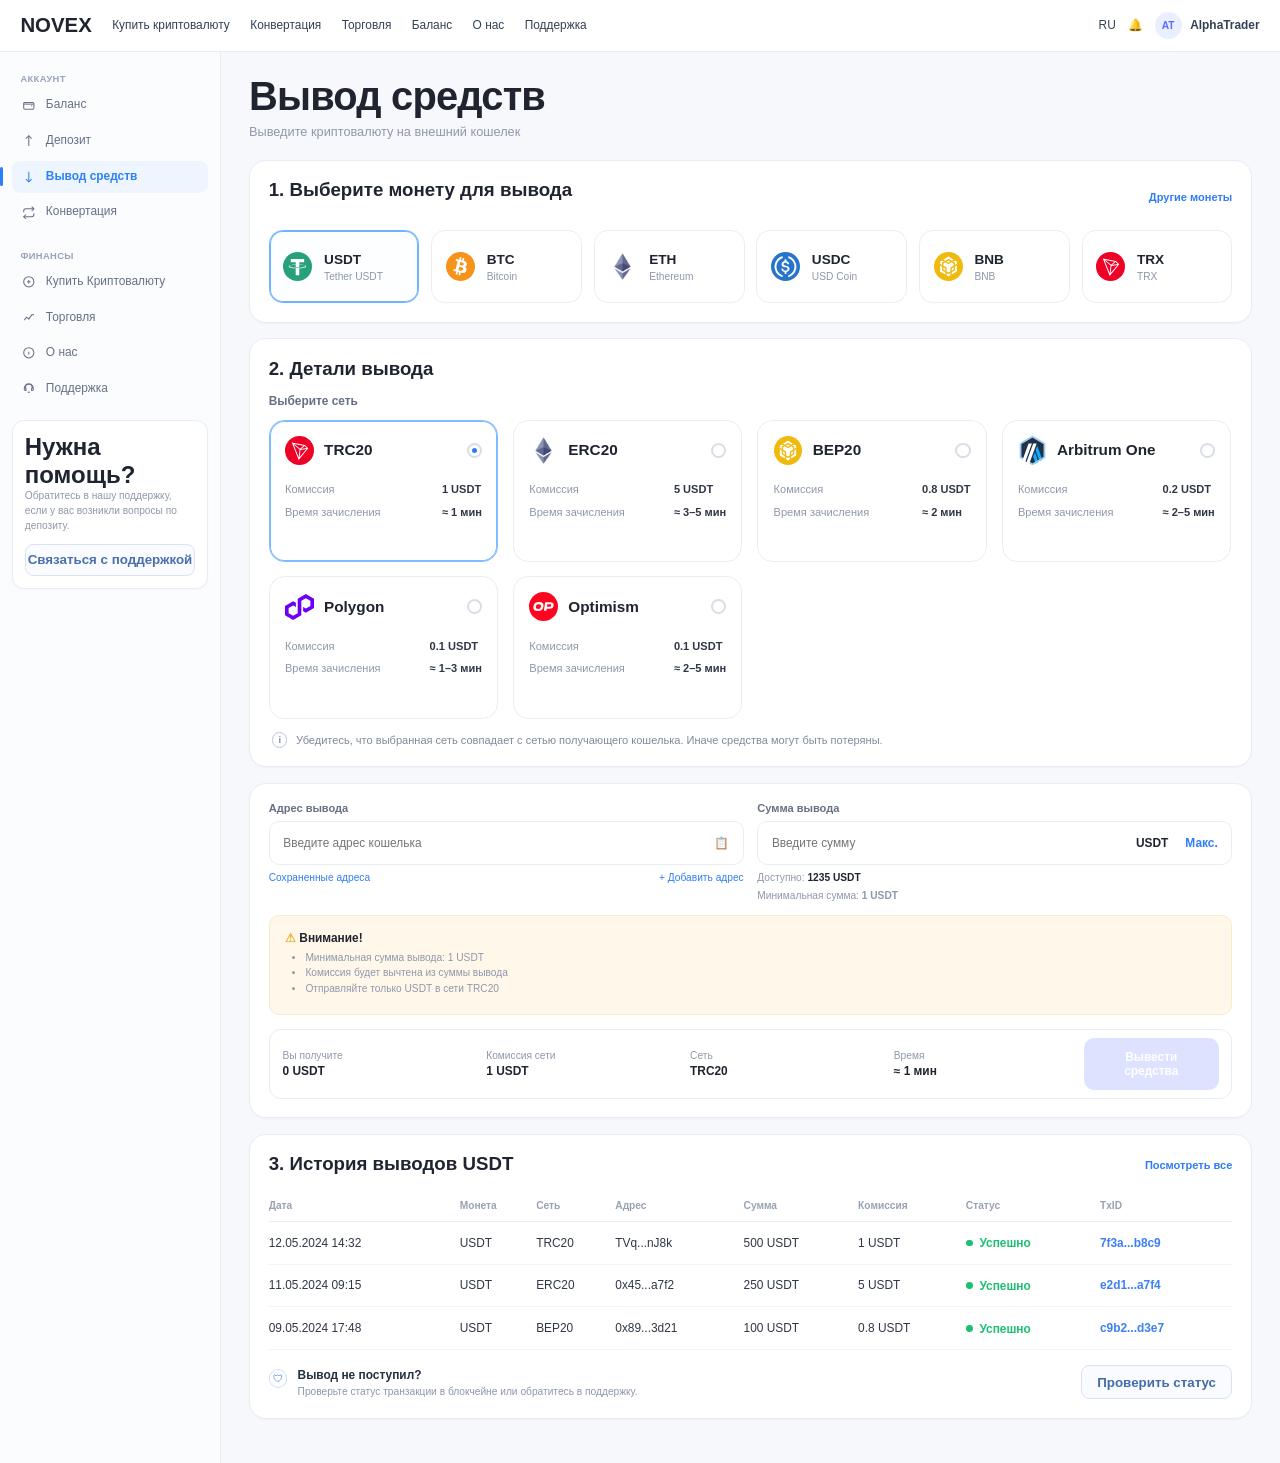
==== commit 72377092: "feat: rename files and repick active item" ====
--- a/widthdraw/widthdraw.html
+++ b/widthdraw/widthdraw.html
@@ -4,7 +4,7 @@
 <head>
     <meta charset="UTF-8">
     <meta name="viewport" content="width=device-width, initial-scale=1.0">
-    <title>Deposit Page Replica</title>
+    <title>Widthdraw Page</title>
     <link rel="stylesheet" href="widthdraw-modal.css">
     <link rel="stylesheet" href="widthdraw.css">
     <link rel="stylesheet" href="media.css" media="screen and (max-width: 768px)">
@@ -72,7 +72,7 @@
                         <span>Баланс</span>
                     </a>
 
-                    <a class="nav-item active" href="#" title="Перейти в раздел Депозит">
+                    <a class="nav-item " href="#" title="Перейти в раздел Депозит">
                         <svg fill="none" viewBox="0 0 24 24" stroke-width="1.8" aria-hidden="true">
                             <path d="M12 3v18"></path>
                             <path d="M7 8l5-5 5 5"></path>
@@ -80,7 +80,7 @@
                         <span>Депозит</span>
                     </a>
 
-                    <a class="nav-item" href="#" title="Перейти в раздел Вывод средств">
+                    <a class="nav-item active" href="#" title="Перейти в раздел Вывод средств">
                         <svg fill="none" viewBox="0 0 24 24" stroke-width="1.8" aria-hidden="true">
                             <path d="M12 3v18"></path>
                             <path d="M7 16l5 5 5-5"></path>
